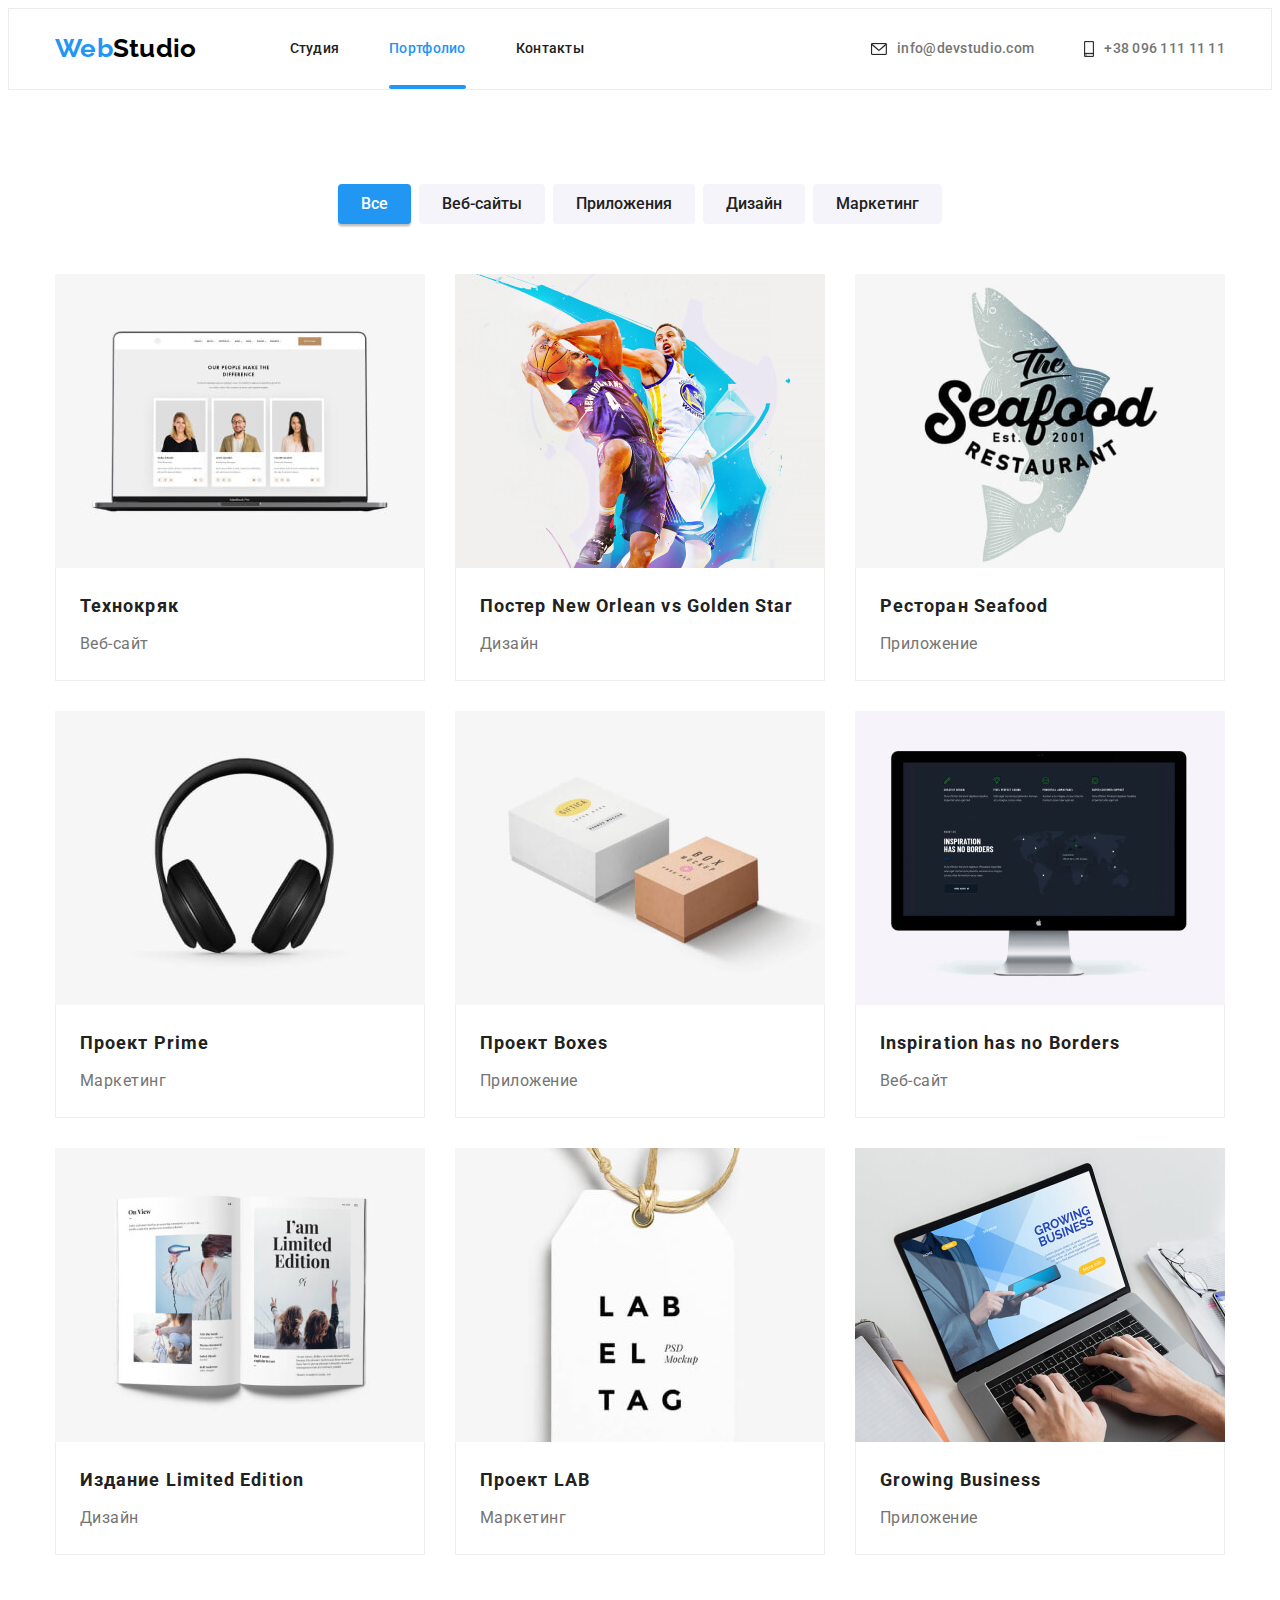
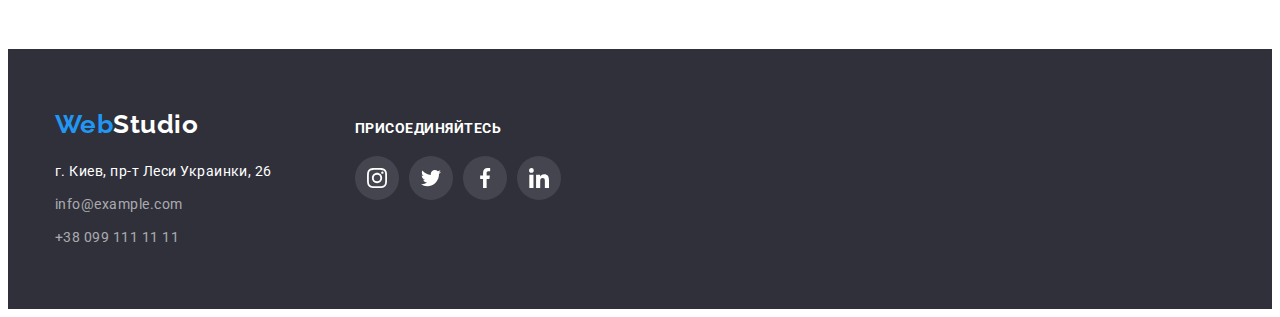
==== portfolio.html @ 869317cd "Files from H/W 5 copied" ====
<!DOCTYPE html>
<html lang="ru">
  <head>
    <meta charset="UTF-8" />
    <meta http-equiv="X-UA-Compatible" content="IE=edge" />
    <meta name="viewport" content="width=device-width, initial-scale=1.0" />
    <title>Портфолио</title>
    <link
      rel="stylesheet"
      href="https://cdnjs.cloudflare.com/ajax/libs/modern-normalize/1.0.0/modern-normalize.min.css"
      integrity="sha512-ISS7cAi1PEhQ8jnbJpJZMd29NlhNj4AWYyLOSp2CE/CsHxTCu+r+t0D2yoJudVrd0/8fTVPUVDzY5Tvli75u/g=="
      crossorigin="anonymous"
    />
    <link rel="preconnect" href="https://fonts.gstatic.com" />
    <link
      href="https://fonts.googleapis.com/css2?family=Raleway:wght@700&family=Roboto:wght@400;500;700;900&display=swap"
      rel="stylesheet"
    />
    <link rel="stylesheet" href="./css/main.css" />
  </head>

  <body>
    <!-- Шапка сайта -->
    <header class="header-links">
      <div class="container main-nav">
        <nav class="main-nav">
          <!-- Лого сайта -->
          <div class="full-logo-header">
            <a href="./index.html" lang="en" class="logo-accent link"
              >Web<span class="logo-header link">Studio</span></a
            >
          </div>

          <!-- Навигация на другие страницы -->
          <ul class="site-nav list">
            <li class="item"><a href="./index.html" class="link">Студия</a></li>
            <li class="item">
              <a href="./portfolio.html" class="link current">Портфолио</a>
            </li>
            <li class="item"><a href="" class="link">Контакты</a></li>
          </ul>
        </nav>

        <ul class="contacts-header list">
          <li class="item">
            <a href="mailto:info@devstudio.com" class="link">
              <svg class="contacts-icon" width="16" height="12">
                <use href="./images/icons.svg#icon-envelope"></use>
              </svg>
              info@devstudio.com</a
            >
          </li>
          <li class="item">
            <a href="tel:+380961111111" class="link">
              <svg class="contacts-icon" width="10" height="16">
                <use href="./images/icons.svg#icon-smartphone"></use>
              </svg>
              +38 096 111 11 11</a
            >
          </li>
        </ul>
      </div>
    </header>

    <main>
      <!-- Секция с проектами -->
      <section class="section">
        <div class="container">
          <!-- Скрытый смысловой заголовок -->
          <h1 class="visually-hidden">Наши проекты</h1>

          <!-- Фильтр с кнопками -->
          <ul class="list filter">
            <li class="filter-item">
              <button type="button" class="portfolio-button current">
                Все
              </button>
            </li>
            <li class="filter-item">
              <button type="button" class="portfolio-button">Веб-сайты</button>
            </li>
            <li class="filter-item">
              <button type="button" class="portfolio-button">Приложения</button>
            </li>
            <li class="filter-item">
              <button type="button" class="portfolio-button">Дизайн</button>
            </li>
            <li class="filter-item">
              <button type="button" class="portfolio-button">Маркетинг</button>
            </li>
          </ul>

          <!-- Примеры работ -->
          <ul class="list flex">
            <li class="flex-element">
              <!--<div class="flex-actions"> </div>-->
              <a class="flex-element-link" href="">
                <div class="flex-img">
                  <img
                    src="./images/techcrack.jpg"
                    alt="Главная страница веб-сайта"
                    width="370"
                    height="294"
                  />
                  <div class="overlay-project">
                    <p class="overlay-project-text">
                      Технокряк это современная площадка распространения
                      коронавируса. Компании используют эту платформу для
                      цифрового шпионажа и атак на защищённые сервера
                      конкурентов.
                    </p>
                  </div>
                </div>
                <div class="section-project-description">
                  <h2 class="section-title-project">Технокряк</h2>
                  <p class="section-text-project">Веб-сайт</p>
                </div>
              </a>
            </li>

            <li class="flex-element">
              <a class="flex-element-link" href="">
                <div class="flex-img">
                  <img
                    src="./images/poster.jpg"
                    alt="Постер для баскетбольного матча"
                    width="370"
                    height="294"
                  />
                  <div class="overlay-project">
                    <p class="overlay-project-text">
                      Технокряк это современная площадка распространения
                      коронавируса. Компании используют эту платформу для
                      цифрового шпионажа и атак на защищённые сервера
                      конкурентов.
                    </p>
                  </div>
                </div>
                <div class="section-project-description">
                  <h2 class="section-title-project">
                    Постер <span lang="en">New Orlean vs Golden Star</span>
                  </h2>
                  <p class="section-text-project">Дизайн</p>
                </div>
              </a>
            </li>

            <li class="flex-element">
              <a class="flex-element-link" href="">
                <div class="flex-img">
                  <img
                    src="./images/seafood.jpg"
                    alt="Логотип приложения ресторана"
                    width="370"
                    height="294"
                  />
                  <div class="overlay-project">
                    <p class="overlay-project-text">
                      Технокряк это современная площадка распространения
                      коронавируса. Компании используют эту платформу для
                      цифрового шпионажа и атак на защищённые сервера
                      конкурентов.
                    </p>
                  </div>
                </div>
                <div class="section-project-description">
                  <h2 class="section-title-project">
                    Ресторан <span lang="en">Seafood</span>
                  </h2>
                  <p class="section-text-project">Приложение</p>
                </div>
              </a>
            </li>

            <li class="flex-element">
              <a class="flex-element-link" href="">
                <div class="flex-img">
                  <img
                    src="./images/prime.jpg"
                    alt="Наушники как заставка проекта"
                    width="370"
                    height="294"
                  />
                  <div class="overlay-project">
                    <p class="overlay-project-text">
                      Технокряк это современная площадка распространения
                      коронавируса. Компании используют эту платформу для
                      цифрового шпионажа и атак на защищённые сервера
                      конкурентов.
                    </p>
                  </div>
                </div>
                <div class="section-project-description">
                  <h2 class="section-title-project">
                    Проект <span lang="en">Prime</span>
                  </h2>
                  <p class="section-text-project" lang="en">Маркетинг</p>
                </div>
              </a>
            </li>

            <li class="flex-element">
              <a class="flex-element-link" href="">
                <div class="flex-img">
                  <img
                    src="./images/boxes.jpg"
                    alt="Два макета коробок из проекта"
                    width="370"
                    height="294"
                  />
                  <div class="overlay-project">
                    <p class="overlay-project-text">
                      Технокряк это современная площадка распространения
                      коронавируса. Компании используют эту платформу для
                      цифрового шпионажа и атак на защищённые сервера
                      конкурентов.
                    </p>
                  </div>
                </div>
                <div class="section-project-description">
                  <h2 class="section-title-project">
                    Проект <span lang="en">Boxes</span>
                  </h2>
                  <p class="section-text-project">Приложение</p>
                </div>
              </a>
            </li>

            <li class="flex-element">
              <a class="flex-element-link" href="">
                <div class="flex-img">
                  <img
                    src="./images/inspiration.jpg"
                    alt="Главная страница веб-сайта"
                    width="370"
                    height="294"
                  />
                  <div class="overlay-project">
                    <p class="overlay-project-text">
                      Технокряк это современная площадка распространения
                      коронавируса. Компании используют эту платформу для
                      цифрового шпионажа и атак на защищённые сервера
                      конкурентов.
                    </p>
                  </div>
                </div>
                <div class="section-project-description">
                  <h2 class="section-title-project" lang="en">
                    Inspiration has no Borders
                  </h2>
                  <p class="section-text-project">Веб-сайт</p>
                </div>
              </a>
            </li>

            <li class="flex-element">
              <a class="flex-element-link" href="">
                <div class="flex-img">
                  <img
                    src="./images/limited-edition.jpg"
                    alt="Разворот журнала"
                    width="370"
                    height="294"
                  />
                  <div class="overlay-project">
                    <p class="overlay-project-text">
                      Технокряк это современная площадка распространения
                      коронавируса. Компании используют эту платформу для
                      цифрового шпионажа и атак на защищённые сервера
                      конкурентов.
                    </p>
                  </div>
                </div>
                <div class="section-project-description">
                  <h2 class="section-title-project">
                    Издание <span lang="en">Limited Edition</span>
                  </h2>
                  <p class="section-text-project">Дизайн</p>
                </div>
              </a>
            </li>

            <li class="flex-element">
              <a class="flex-element-link" href="">
                <div class="flex-img">
                  <img
                    src="./images/lab.jpg"
                    alt="Макет лейбла из проекта"
                    width="370"
                    height="294"
                  />
                  <div class="overlay-project">
                    <p class="overlay-project-text">
                      Технокряк это современная площадка распространения
                      коронавируса. Компании используют эту платформу для
                      цифрового шпионажа и атак на защищённые сервера
                      конкурентов.
                    </p>
                  </div>
                </div>
                <div class="section-project-description">
                  <h2 class="section-title-project">
                    Проект <span lang="en">LAB</span>
                  </h2>
                  <p class="section-text-project">Маркетинг</p>
                </div>
              </a>
            </li>

            <li class="flex-element">
              <a class="flex-element-link" href="">
                <div class="flex-img">
                  <img
                    src="./images/growing-business.jpg"
                    alt="Главная страница приложения"
                    width="370"
                    height="294"
                  />
                  <div class="overlay-project">
                    <p class="overlay-project-text">
                      Технокряк это современная площадка распространения
                      коронавируса. Компании используют эту платформу для
                      цифрового шпионажа и атак на защищённые сервера
                      конкурентов.
                    </p>
                  </div>
                </div>
                <div class="section-project-description">
                  <h2 class="section-title-project" lang="en">
                    Growing Business
                  </h2>
                  <p class="section-text-project">Приложение</p>
                </div>
              </a>
            </li>
          </ul>
        </div>
      </section>
    </main>

    <!-- Футер -->
    <footer class="footer-links">
      <div class="container">
        <div class="address">
          <div class="full-logo-footer">
            <a href="./index.html" lang="en" class="logo-accent link"
              >Web<span class="logo-footer link">Studio</span></a
            >
          </div>
          <address>
            <ul class="list">
              <li class="footer-address">
                <a
                  class="map-link link"
                  href="https://goo.gl/maps/onrn5g9ZaPqnStBHA"
                  target="_blank"
                  rel="noopener noreferrer"
                  >г. Киев, пр-т Леси Украинки, 26</a
                >
              </li>
              <li class="contacts-footer">
                <a href="mailto:info@example.com" class="link"
                  >info@example.com</a
                >
              </li>
              <li class="contacts-footer">
                <a href="tel:+380991111111" class="link">+38 099 111 11 11</a>
              </li>
            </ul>
          </address>
        </div>

        <!-- Ссылки на соц. сети -->
        <div class="social-media-footer">
          <h3 class="section-title-footer">присоединяйтесь</h3>
          <ul class="social-icons-footer list">
            <li class="social-icons-item">
              <a
                href=""
                aria-label="Инстаграм"
                class="social-icons-link"
                target="_blank"
                rel="noopener noreferrer"
              >
                <svg class="footer social-icons-svg">
                  <use href="./images/icons.svg#icon-instagram"></use>
                </svg>
              </a>
            </li>
            <li class="social-icons-item">
              <a
                href=""
                aria-label="Твиттер"
                class="social-icons-link"
                target="_blank"
                rel="noopener noreferrer"
              >
                <svg class="social-icons-svg">
                  <use href="./images/icons.svg#icon-twitter"></use>
                </svg>
              </a>
            </li>
            <li class="social-icons-item">
              <a
                href=""
                aria-label="Фейсбук"
                class="social-icons-link"
                target="_blank"
                rel="noopener noreferrer"
              >
                <svg class="social-icons-svg">
                  <use href="./images/icons.svg#icon-facebook"></use>
                </svg>
              </a>
            </li>
            <li class="social-icons-item">
              <a
                href=""
                aria-label="Линкедин"
                class="social-icons-link"
                target="_blank"
                rel="noopener noreferrer"
              >
                <svg class="social-icons-svg">
                  <use href="./images/icons.svg#icon-linkedin"></use>
                </svg>
              </a>
            </li>
          </ul>
        </div>
      </div>
    </footer>
  </body>
</html>
---- css/main.css ----
/* 
* Палитра 
*/

:root {
   --main-font: 'Roboto', sans-serif;
   --logo-font: 'Raleway', sans-serif;
   --accent-color: #2196f3;
   --body-hero-color: #fff;
   --title-color: #212121;
   --footer-contacts-color: rgba(255,255,255,0.6);
   --main-text-color: #757575;
   --header-studio-color: #000;
   --hero-btn-shadow: 0px 4px 4px rgba(0, 0, 0, 0.15);
   --team-box-shadow: 0px 1px 3px rgba(0, 0, 0, 0.12), 0px 1px 1px rgba(0, 0, 0, 0.14), 0px 2px 1px rgba(0, 0, 0, 0.2);
   --project-hover: 0px 1px 1px rgba(0, 0, 0, 0.12), 0px 4px 4px rgba(0, 0, 0, 0.06), 1px 4px 6px rgba(0, 0, 0, 0.16);
   --header-border: #ececec;
   --project-border: #eee;
   --bcg-team-color: #f5f4fa;
   --bcg-footer-color: #2f303a;
   --bcg-hero-color: #c4c4c4;
   --hero-overlay: rgba(47, 48, 58, 0.4), rgba(47, 48, 58, 0.4);
   --portfolio-btn-shadow: 0px 3px 1px rgba(0, 0, 0, 0.1), 0px 1px 2px rgba(0, 0, 0, 0.08), 0px 2px 2px rgba(0, 0, 0, 0.12);
   --social-icons-team: #afb1b8;
   --bcg-footer-icons: rgba(255, 255, 255, 0.1);
   --backdrop-color:  rgba(0, 0, 0, 0.2);
   --modal-window-shadow: 0px 1px 3px rgba(0, 0, 0, 0.12), 0px 1px 1px rgba(0, 0, 0, 0.14), 0px 2px 1px rgba(0, 0, 0, 0.2);
   --modal-close-btn: #0000001A;
   --trans-duration: 250ms;
   --trans-timing: cubic-bezier(0.4, 0, 0.2, 1);
   --overlay-portfolio-bcg: rgba(33, 150, 243, 0.9);
   --overlay-examples-bcg: rgba(47, 48, 58, 0.8);
}

/* 
* Общие стили для хедера (лого, навигация, контакты) и шрифты
*/


html { box-sizing: border-box; }

*,
*::after,
*::before {
	box-sizing: inherit;
}

h1,
h2,
h3,
h4,
h5,
h6,
p {
	margin-top: 0;
}

body {
   font-family: var(--main-font);
   letter-spacing: .03em;
   color: var(--main-text-color);

   background-color: var(--body-hero-color);
}

.list { 
   list-style: none; 
   padding-left: 0;
	margin: 0;
}

.flex-element-link,
.link { 
   text-decoration: none; 
}

.section { padding: 94px 0; }

.container {
   width: 1200px;
   padding-left: 15px;
   padding-right: 15px;
   margin: 0 auto;
}

.full-nav,
.main-nav {
   display: flex;
   align-items: center;
}

.header-links {
   border: 1px solid var(--header-border);

   font-size: 14px;
   font-weight: 500;
   line-height: 1.14;
   letter-spacing: .02em;
}

.full-logo-header { 
   padding-top: 24px;
   padding-bottom: 25px;
}

.logo-accent {
   font-family: var(--logo-font);
   font-size: 26px;
   font-weight: 700;
   line-height: 1.2;
}

.logo-header {
   font-family: var(--logo-font);
   font-size: 26px;
   font-weight: 700;
   line-height: 1.2;
   color: var(--header-studio-color);

   transition: color var(--trans-duration) var(--trans-timing);
}

.logo-accent,
.logo-header:hover,
.logo-header:focus,
.site-nav .link:hover,
.site-nav .link:focus,
.site-nav .link.current,
.contacts-header .link:hover,
.contacts-header .link:focus {
   color: var(--accent-color);
}

.site-nav { 
   display: flex;
   margin-left: 93px;
}

.site-nav .item:not(:last-child) { margin-right: 50px; }

.site-nav .link { 
   display: block;
   padding-top: 32px;
   padding-bottom: 32px;

   color: var(--title-color); 

   transition: color var(--trans-duration) var(--trans-timing);
}

.site-nav .current { position: relative; }

.site-nav .current::after {
   content: "";
   display: block;
   position: absolute;
   bottom: 0;
   width: 100%;
   height: 4px;
   background-color: var(--accent-color);
   border-radius: 2px;
}

.contacts-header { 
   display: flex; 
   margin-left: auto;
}

.contacts-header .item + .item { margin-left: 50px; }

.contacts-header .link { 
   display: flex;
   align-items: center;
   padding-top: 32px;
   padding-bottom: 32px;

   color: var(--main-text-color); 

   transition: color var(--trans-duration) var(--trans-timing);
}

.contacts-icon { 
   margin-right: 10px;
   stroke: currentColor;
}

/* 
* Общие стили для основного контента (стиль текста, списков, кнопок и ссылок)
*/

.section-title-main {
   margin-bottom: 50px;

   font-size: 36px;
   font-weight: 700;
   line-height: 1.2;
   color: var(--title-color);
   text-align: center;
}

.visually-hidden {
   position: absolute;
   width: 1px;
   height: 1px;
   margin: -1px;
   border: 0;
   padding: 0;

   white-space: nowrap;
   clip-path: inset(100%);
   clip: rect(0 0 0 0);
   overflow: hidden;
}

.hero-button,
.portfolio-button {
   font-family: inherit;
   cursor: pointer;
}

img {
   display: block;
   margin: 0;
   max-width: 100%;
   height: auto;
}

/* 
* Основной контент страницы "Студия" (герой, преимущества, примеры работ и презентация команды)
*/

/* Герой - главный баннер (слоган и кнопка "Заказать услугу") */ 
.hero { 
   padding-top: 200px;
   padding-bottom: 200px;
   max-width: 1600px;
   height: 600px;
   margin-left: auto;
   margin-right: auto;

   text-align: center; 

   background-color: var(--bcg-hero-color);
   background-image: linear-gradient(to top, var(--hero-overlay)), url(../images/hero.jpg);
   background-repeat: no-repeat;
   background-position: center;
   background-size: cover;
}

.hero-title {
   margin-bottom: 30px;

   font-size: 44px;
   font-weight: 900;
   line-height: 1.4;
   letter-spacing: .06em;
   color: var(--body-hero-color);
   text-transform: uppercase;
}

.hero-indent { display: block; }

.hero-button {
   border-radius: 4px;
   padding: 10px 32px;
   min-width: 200px;

   font-size: 16px;
   font-weight: 700;
   line-height: 2;
   letter-spacing: .06em;
   color: var(--body-hero-color);
   text-align: center;

   background-color: var(--accent-color);
   border: 1px solid transparent;
   box-shadow: var(--hero-btn-shadow);
   transition: color var(--trans-duration) var(--trans-timing), background-color var(--trans-duration) var(--trans-timing);
}

.hero-button:hover,
.hero-button:focus {
   color: var(--accent-color);

   background-color: var(--body-hero-color);
}

/* Модальное окно */
.backdrop {
   position: fixed;
   top: 0;
   left: 0;

   width: 100%;
   height: 100%;

   opacity: 1;
   transition: opacity var(--trans-duration) var(--trans-timing);
   background-color: var(--backdrop-color);
}

.backdrop.is-hidden {
   opacity: 0;
   pointer-events: none;
   visibility: hidden;
}

.backdrop.is-hidden .modal {
   opacity: 0;
   transform: translate(-50%, -50%) scale(0.9);
}

.modal {
   position: absolute;
   top: 50%;
   left: 50%;
   transform: translate(-50%, -50%) scale(1);
   opacity: 1;

   width: 100%;
   max-width: 528px;
   min-height: 581px;

   box-shadow: var(--modal-window-shadow);
   border-radius: 4px;
   background-color: var(--body-hero-color);
   
   transition: transform var(--trans-duration) var(--trans-timing), opacity var(--trans-duration) var(--trans-timing);
}

.modal-close {
   position: absolute;
   top: 8px;
   right: 8px;
   display: flex;
   align-items: center;
   width: 30px;
   height: 30px;
   padding: 6px;

   border: 1px solid var(--modal-close-btn);
   border-radius: 30px;
   background-color: var(--body-hero-color);
   transition: fill var(--trans-duration) var(--trans-timing);
}

.modal-close:hover .modal-close-svg,
.modal-close:focus .modal-close-svg {
   fill: var(--accent-color);
}

.modal-close-svg {
   width: 18px;
   height: 18px;

   fill: var(--header-studio-color);
}

/* Преимущества работы со студией */
.benefits { display: flex; }

.benefits .item { width: 270px; }

.benefits .item:not(:last-child) { margin-right: 30px; }

.thumb-benefits { 
   height: 120px;
   display: flex;
   align-items: center;
   justify-content: center;
   margin-bottom: 30px;
   border-radius: 4px;

   background-color: var(--bcg-team-color); 
}

.benefits-icons-svg {
   height: 70px;
}

.overlay-examples-text,
.section-title-benefits {
   font-size: 14px;
   font-weight: 700;
   line-height: 1.14;
   color: var(--title-color);
   text-transform: uppercase;
}

.section-title-benefits,
.section-title-team {
   margin-bottom: 10px;
}

.section-text-benefits {
   font-size: 14px;
   line-height: 1.7;   
}

/* Примеры работ */
.examples { padding-top: 0; }

.examples .list { display: flex; }

.examples-element:not(:last-child) { margin-right: 30px; }

.examples-element { position: relative; }

.overlay-examples {
   position: absolute;
   text-align: center;
   bottom: 0;
   left: 0;
   width: 100%;
   padding-top: 27px;
   padding-bottom: 27px;
   
   background-color: var(--overlay-examples-bcg);
}

.overlay-examples-text {
   margin: 0;
   color: var(--body-hero-color);
}

/* Команда - секция с именами, должностями и фото */
.team { background-color: var(--bcg-team-color); }

.team .list { display: flex; }

.team-card { 
   width: 270px;
   margin-right: 0;
   box-shadow: var(--team-box-shadow);
   border-radius: 0px 0px 4px 4px;
   background: var(--body-hero-color);
}

.team-card:not(:last-child) { margin-right: 30px;}

.section-team-description {
   padding: 30px;
}

.section-title-team {
   font-size: 16px;
   font-weight: 500;
   line-height: 1.2;
   color: var(--title-color);
   text-align: center;
}

.section-text-team {
   margin-bottom: 16px;

   font-size: 16px;
   line-height: 1.2;
   text-align: center;
}

/* Ссылки на соц. сети в команде */
.social-icons-footer,
.social-icons {
   display: inline-flex;
   padding-left: 0;

   list-style: none; 
}

.social-icons-item:not(:last-child) { margin-right: 10px; }

.social-icons-link {
   display: flex;
   align-items: center;
   justify-content: center;
   width: 44px;
   height: 44px;
   border-radius: 50%;

   transition: fill var(--trans-duration) var(--trans-timing), background-color var(--trans-duration) var(--trans-timing);
}

.social-icons-svg {
   width: 20px;
   height: 20px;

   fill: var(--social-icons-team);

   transition: fill var(--trans-duration) var(--trans-timing);
}

.social-icons-link:hover .social-icons-svg, 
.social-icons-link:focus .social-icons-svg { 
   fill: var(--body-hero-color); 
}

.social-icons-link:hover,
.social-icons-link:focus { 
   background-color: var(--accent-color); 
}

/* Постоянные клиенты */
.clients {
   display: flex;
   align-items: center;
   justify-content: center;
}

.client-card {
   width: 170px;
   border: 1px solid var(--main-text-color);
   box-sizing: border-box;
   border-radius: 4px;

   transition: border-color var(--trans-duration) var(--trans-timing);
}

.client-card:not(:last-child) { margin-right: 30px; }

.client-card:hover,
.client-card:focus { 
   border-color: var(--accent-color); 
}

.client-card-link {
   display: flex;
   padding: 25px 32px;

   transition: fill var(--trans-duration) var(--trans-timing);
}

.client-icons-svg { 
   width: 106px;
   height: 45px;

   fill: var(--social-icons-team);
   transition: fill var(--trans-duration) var(--trans-timing);
}

.client-card-link:hover .client-icons-svg,
.client-card-link:focus .client-icons-svg { 
   fill: var(--accent-color); 
}

/* 
* Общие стили для футера (лого, ссылки с адресом и контактами)
*/

.footer-links {
   padding: 60px 15px;
   margin: 0 auto;

   background-color: var(--bcg-footer-color);
}


.footer-links .container { 
   width: 1200px;
   display: flex;
   align-items: baseline;
   flex-wrap: nowrap;

   font-family: var(--main-font); 
}

.address,
.social-media-footer {
   width: 270px;
}

.footer-links .address { 
   margin-right: 30px; 
}

.full-logo-footer { 
   margin-bottom: 20px;
}

.logo-footer {
   font-family: var(--logo-font);
   font-size: 26px;
   font-weight: 700;
   line-height: 1.2;
}

.map-link,
.logo-footer {
   color: var(--body-hero-color);

   transition: color var(--trans-duration) var(--trans-timing);
}

.contacts-footer { margin-top: 9px; }

.contacts-footer .link { 
   color: var(--footer-contacts-color); 

   transition: color var(--trans-duration) var(--trans-timing);
}

.map-link,
.contacts-footer {
   font-size: 14px;
   font-style: normal;
   line-height: 1.7;
}

.logo-footer:hover,
.logo-footer:focus,
.map-link:hover,
.map-link:focus,
.contacts-footer .link:hover,
.contacts-footer .link:focus {
   color: var(--accent-color);
}

/* Ссылки на соц. сети в футере */
.section-title-footer {
   margin-bottom: 20px;

   font-style: normal;
   font-size: 14px;
   font-weight: 700;
   line-height: 1.17;
   color: var(--body-hero-color);
   text-transform: uppercase;
}

.social-icons-footer .social-icons-svg { fill: var(--body-hero-color); }

.social-icons-footer .social-icons-link { 
   background-color: var(--bcg-footer-icons); 
   transition: background-color var(--trans-duration) var(--trans-timing);
}

.social-icons-link:hover,
.social-icons-link:focus { 
   background-color: var(--accent-color); 
}

/* 
* Основной контент страницы "Портфолио" (фильтр из кнопок и примеры проектов)
*/

.filter { 
   display: flex;
   justify-content: center;

   margin-bottom: 50px;
   text-align: center; 
}

.filter-item:not(:last-child) { margin-right: 8px; }

.portfolio-button {
   display: inline-block;
   border-radius: 4px;
   padding: 6px 22px;
   min-width: 73px;

   font-size: 16px;
   font-weight: 500;
   line-height: 1.6;
   color: var(--title-color);
   text-align: center;

   background-color: var(--bcg-team-color);
   border: 1px solid transparent;
   transition: color var(--trans-duration) var(--trans-timing), background-color var(--trans-duration) var(--trans-timing), box-shadow var(--trans-duration) var(--trans-timing);
}

.portfolio-button.current,
.portfolio-button:hover,
.portfolio-button:focus {
   color: var(--body-hero-color);

   background-color: var(--accent-color);
   box-shadow: var(--portfolio-btn-shadow);
}

/* Примеры работ */
.flex {
   display: flex;
   flex-wrap: wrap;
}

.flex-element { 
   width: 370px;
   margin-bottom: 30px; 
   margin-right: 30px;
}

.flex-element-link { 
   display: block; 

   transition: box-shadow var(--trans-duration) var(--trans-timing), opacity var(--trans-duration) var(--trans-timing);
}

.flex-element-link:hover,
.flex-element-link:focus { 
   box-shadow: var(--project-hover);
}

.flex-element:nth-child(3n) { margin-right: 0; }

.flex-element:nth-last-child(-n + 3) { margin-bottom: 0; }

.section-project-description {
   padding: 20px 24px;
   margin-bottom: 0;

   border: 1px solid var(--project-border);
   border-top: 0;
}

.section-title-project {
   margin-bottom: 4px;

   font-size: 18px;
   font-weight: 700;
   line-height: 2;
   letter-spacing: .06em;
   color: var(--title-color);
}

.section-text-project {
   margin-bottom: 0;

   color: var(--main-text-color);
   font-size: 16px;
   line-height: 2;
}

.flex-img { 
   position: relative; 
   overflow: hidden;
}

.overlay-project {
   position: absolute;
   content: "";
   top: 0;
   display: inline-block;
   width: 100%;
   height: 100%;
   opacity: 0;
   padding: 63px 24px;


   transform: translateY(100%);
   background-color: var(--overlay-portfolio-bcg);
   transition: opacity var(--trans-duration) var(--trans-timing), transform var(--trans-duration) var(--trans-timing);
}

.flex-element-link:hover .overlay-project,
.flex-element-link:focus .overlay-project {
   transform: translateY(0);
   opacity: 1;
}

.overlay-project-text {
   font-size: 18px;
   line-height: 1.5;
   color: var(--body-hero-color);
}
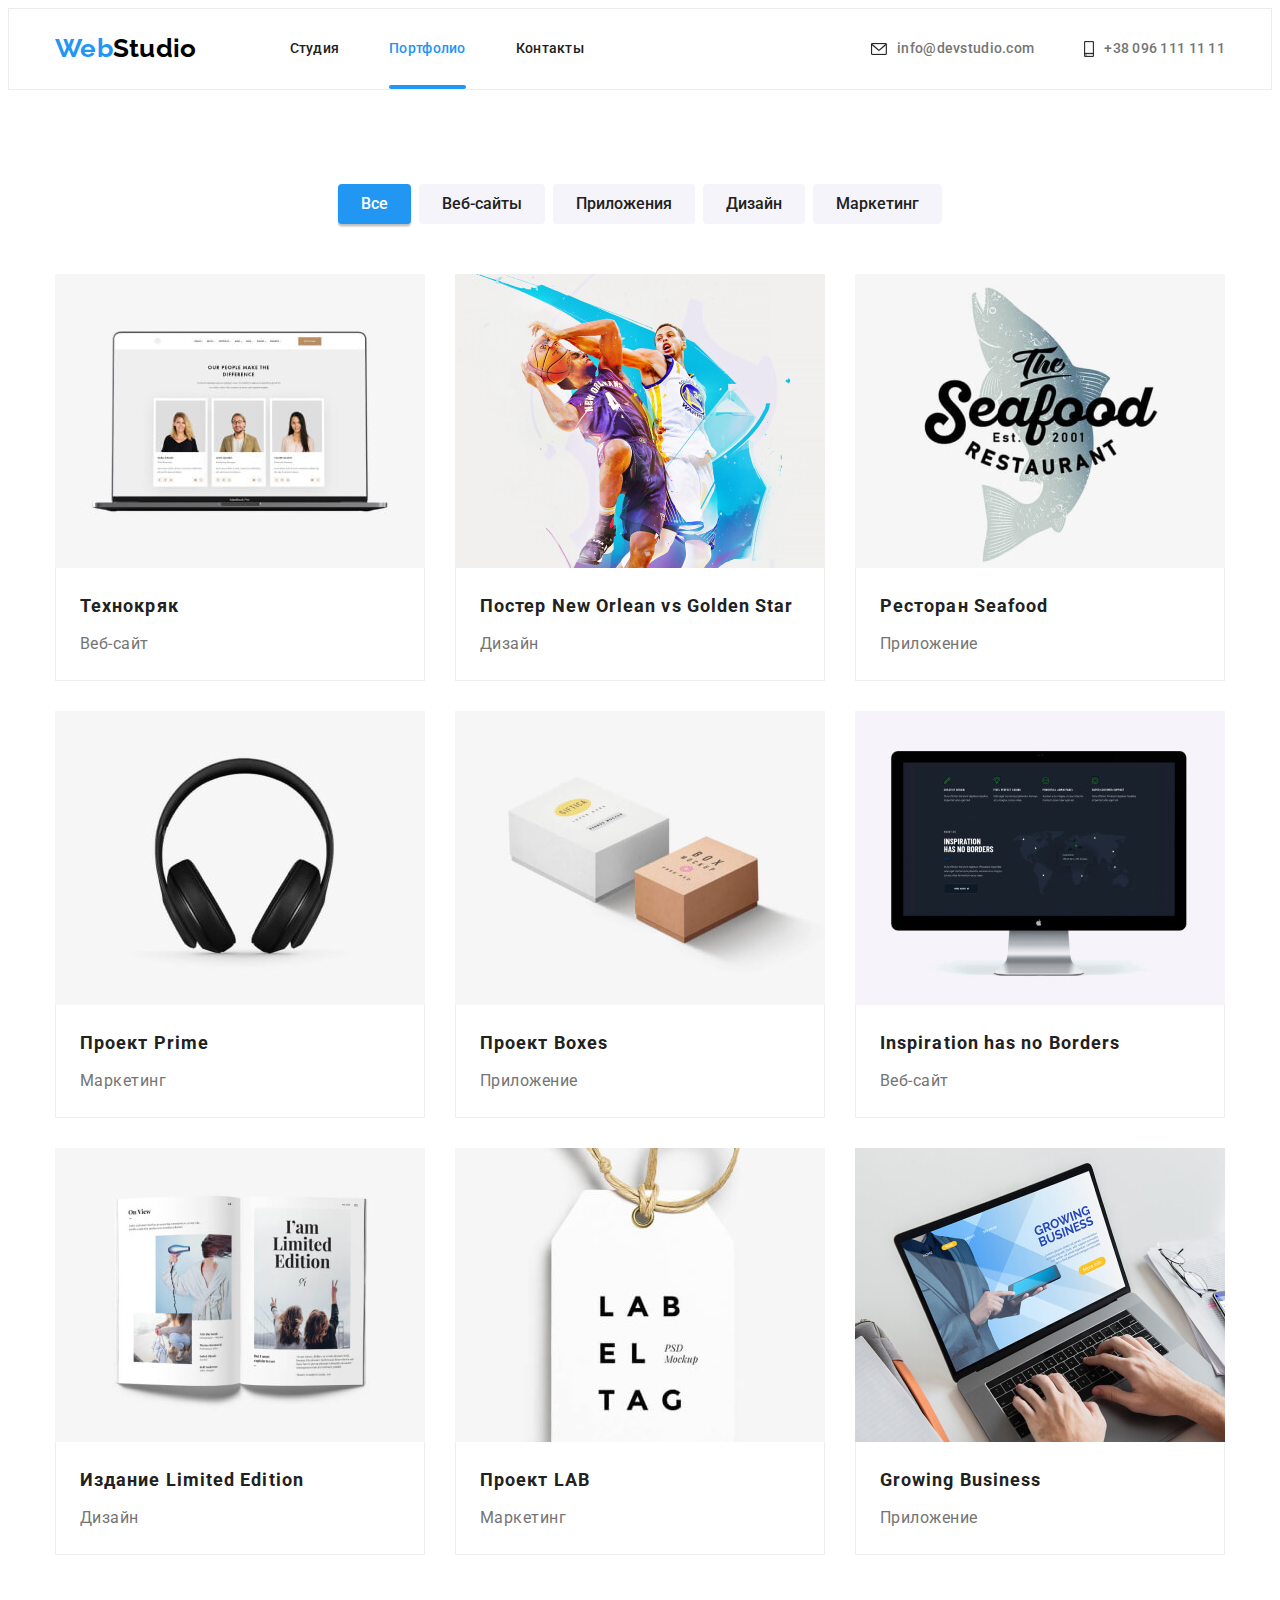
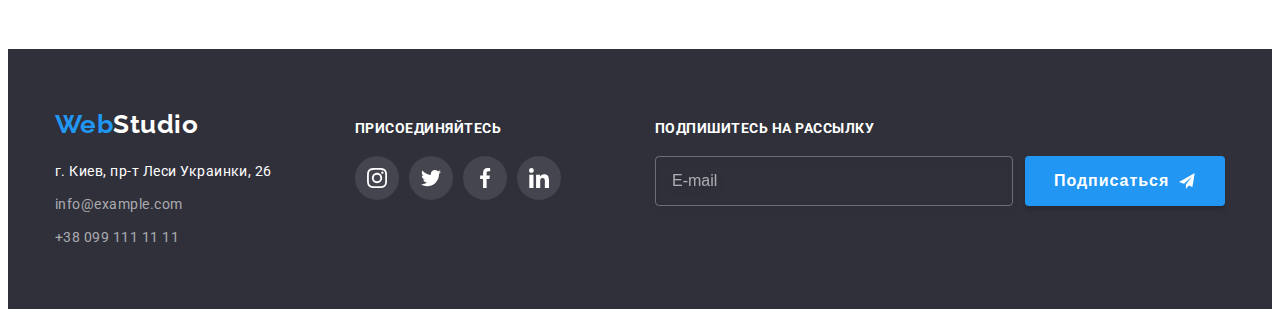
==== commit fc29fca1: "Main part completed" ====
--- a/portfolio.html
+++ b/portfolio.html
@@ -428,6 +428,30 @@
             </li>
           </ul>
         </div>
+
+        <!-- Подписаться на рассылку в футере -->
+        <div class="subscription-footer">
+          <form autocomplete="off" class="footer-form">
+            <h3 class="section-title-footer">Подпишитесь на рассылку</h3>
+            <div>
+              <label class="form-field">
+                <input
+                  type="email"
+                  class="form-input"
+                  name="email"
+                  placeholder="E-mail"
+                />
+              </label>
+
+              <button class="mail-submit-btn" type="submit">
+                Подписаться
+                <svg class="footer-form-svg">
+                  <use href="./images/icons.svg#icon-send"></use>
+                </svg>
+              </button>
+            </div>
+          </form>
+        </div>
       </div>
     </footer>
   </body>
--- a/css/main.css
+++ b/css/main.css
@@ -8,28 +8,34 @@
    --accent-color: #2196f3;
    --body-hero-color: #fff;
    --title-color: #212121;
-   --footer-contacts-color: rgba(255,255,255,0.6);
+   --footer-contacts-color: rgba(255,255,255,.6);
    --main-text-color: #757575;
    --header-studio-color: #000;
-   --hero-btn-shadow: 0px 4px 4px rgba(0, 0, 0, 0.15);
-   --team-box-shadow: 0px 1px 3px rgba(0, 0, 0, 0.12), 0px 1px 1px rgba(0, 0, 0, 0.14), 0px 2px 1px rgba(0, 0, 0, 0.2);
-   --project-hover: 0px 1px 1px rgba(0, 0, 0, 0.12), 0px 4px 4px rgba(0, 0, 0, 0.06), 1px 4px 6px rgba(0, 0, 0, 0.16);
+   --hero-btn-shadow: 0px 4px 4px rgba(0,0,0,.15);
+   --team-box-shadow: 0px 1px 3px rgba(0,0,0,0.12), 0px 1px 1px rgba(0,0,0,.14), 0px 2px 1px rgba(0,0,0,.2);
+   --project-hover: 0px 1px 1px rgba(0,0,0,.12), 0px 4px 4px rgba(0,0,0,.06), 1px 4px 6px rgba(0,0,0,.16);
    --header-border: #ececec;
    --project-border: #eee;
    --bcg-team-color: #f5f4fa;
    --bcg-footer-color: #2f303a;
    --bcg-hero-color: #c4c4c4;
-   --hero-overlay: rgba(47, 48, 58, 0.4), rgba(47, 48, 58, 0.4);
-   --portfolio-btn-shadow: 0px 3px 1px rgba(0, 0, 0, 0.1), 0px 1px 2px rgba(0, 0, 0, 0.08), 0px 2px 2px rgba(0, 0, 0, 0.12);
+   --hero-overlay: rgba(47,48,58,.4), rgba(47,48,58,.4);
+   --portfolio-btn-shadow: 0px 3px 1px rgba(0,0,0,.1), 0px 1px 2px rgba(0,0,0,.08), 0px 2px 2px rgba(0,0,0,.12);
    --social-icons-team: #afb1b8;
-   --bcg-footer-icons: rgba(255, 255, 255, 0.1);
-   --backdrop-color:  rgba(0, 0, 0, 0.2);
-   --modal-window-shadow: 0px 1px 3px rgba(0, 0, 0, 0.12), 0px 1px 1px rgba(0, 0, 0, 0.14), 0px 2px 1px rgba(0, 0, 0, 0.2);
+   --bcg-footer-icons: rgba(255,255,255,.1);
+   --backdrop-color:  rgba(0,0,0,.2);
+   --modal-window-shadow: 0px 1px 3px rgba(0,0,0,.12), 0px 1px 1px rgba(0,0,0,.14), 0px 2px 1px rgba(0,0,0,.2);
    --modal-close-btn: #0000001A;
    --trans-duration: 250ms;
-   --trans-timing: cubic-bezier(0.4, 0, 0.2, 1);
-   --overlay-portfolio-bcg: rgba(33, 150, 243, 0.9);
-   --overlay-examples-bcg: rgba(47, 48, 58, 0.8);
+   --trans-timing: cubic-bezier(.4,0,.2,1);
+   --overlay-portfolio-bcg: rgba(33,150,243,.9);
+   --overlay-examples-bcg: rgba(47,48,58,.8);
+   --modal-fields-border: rgba(33,33,33,.2);
+   --placeholder-modal: rgba(117,117,117,.5);
+   --placeholder-footer: rgba(255,255,255,.6);
+   --border-footer-mail: rgba(255,255,255,.3);
+   --input-footer-mail: drop-shadow(0px 4px 4px rgba(0,0,0,.15));
+   --btn-bcg-focus: #188CE8;
 }
 
 /* 
@@ -90,12 +96,12 @@
 }
 
 .header-links {
-   border: 1px solid var(--header-border);
-
    font-size: 14px;
    font-weight: 500;
    line-height: 1.14;
    letter-spacing: .02em;
+
+   border: 1px solid var(--header-border);
 }
 
 .full-logo-header { 
@@ -151,14 +157,16 @@
 .site-nav .current { position: relative; }
 
 .site-nav .current::after {
-   content: "";
-   display: block;
    position: absolute;
    bottom: 0;
+
+   display: block;
    width: 100%;
    height: 4px;
+
    background-color: var(--accent-color);
    border-radius: 2px;
+   content: "";
 }
 
 .contacts-header { 
@@ -181,6 +189,7 @@
 
 .contacts-icon { 
    margin-right: 10px;
+
    stroke: currentColor;
 }
 
@@ -199,6 +208,311 @@
 }
 
 .visually-hidden {
+   position: absolute;
+
+   width: 1px;
+   height: 1px;
+   padding: 0;
+   margin: -1px;
+
+   white-space: nowrap;
+   clip-path: inset(100%);
+   clip: rect(0 0 0 0);
+   overflow: hidden;
+
+   border: 0;
+}
+
+.hero-button,
+.portfolio-button {
+   font-family: inherit;
+   cursor: pointer;
+}
+
+img {
+   display: block;
+   height: auto;
+   max-width: 100%;
+   margin: 0;
+}
+
+/* 
+* Основной контент страницы "Студия" (герой, преимущества, примеры работ и презентация команды)
+*/
+
+/* Герой - главный баннер (слоган и кнопка "Заказать услугу") */ 
+.hero { 
+   height: 600px;
+   max-width: 1600px;
+   padding-top: 200px;
+   padding-bottom: 200px;
+   margin-left: auto;
+   margin-right: auto;
+
+   text-align: center; 
+
+   background-color: var(--bcg-hero-color);
+   background-image: linear-gradient(to top, var(--hero-overlay)), url(../images/hero.jpg);
+   background-position: center;
+   background-repeat: no-repeat;
+   background-size: cover;
+}
+
+.hero-title {
+   margin-bottom: 30px;
+
+   font-size: 44px;
+   font-weight: 900;
+   line-height: 1.4;
+   letter-spacing: .06em;
+   color: var(--body-hero-color);
+   text-transform: uppercase;
+}
+
+.hero-indent { display: block; }
+
+.mail-submit-btn,
+.modal-submit-btn,
+.hero-button {
+   min-width: 200px;
+   padding: 10px 32px;
+
+   font-size: 16px;
+   font-weight: 700;
+   line-height: 2;
+   letter-spacing: .06em;
+   color: var(--body-hero-color);
+   text-align: center;
+
+   background-color: var(--accent-color);
+   border: 1px solid transparent;
+   border-radius: 4px;
+   box-shadow: var(--hero-btn-shadow);
+   transition: background-color var(--trans-duration) var(--trans-timing);
+}
+
+.mail-submit-btn:hover,
+.mail-submit-btn:focus,
+.modal-submit-btn:hover,
+.modal-submit-btn:focus,
+.hero-button:hover,
+.hero-button:focus {
+   background-color: var(--btn-bcg-focus);
+}
+
+/* Модальное окно */
+.backdrop {
+   position: fixed;
+   top: 0;
+   left: 0;
+
+   width: 100%;
+   height: 100%;
+
+   background-color: var(--backdrop-color);
+   opacity: 1;
+   transition: opacity var(--trans-duration) var(--trans-timing);
+}
+
+.backdrop.is-hidden {
+   pointer-events: none;
+
+   opacity: 0;
+   visibility: hidden;
+   transition: opacity var(--trans-duration) var(--trans-timing);
+}
+
+.backdrop.is-hidden .modal {
+   opacity: 0;
+   transform: translate(-50%, -50%) scale(0.9);
+   transition: opacity var(--trans-duration) var(--trans-timing), transform var(--trans-duration) var(--trans-timing);
+}
+
+.modal {
+   position: absolute;
+   top: 50%;
+   left: 50%;
+
+   padding: 40px;
+   width: 100%;
+   max-width: 528px;
+   min-height: 581px;
+
+   background-color: var(--body-hero-color);
+   box-shadow: var(--modal-window-shadow);
+   border-radius: 4px;
+   
+   opacity: 1;
+   transform: translate(-50%, -50%) scale(1);
+   transition: transform var(--trans-duration) var(--trans-timing), opacity var(--trans-duration) var(--trans-timing);
+}
+
+.modal-close {
+   position: absolute;
+   top: 8px;
+   right: 8px;
+
+   display: flex;
+   align-items: center;
+   width: 30px;
+   height: 30px;
+   padding: 6px;
+
+   background-color: var(--body-hero-color);
+   border: 1px solid var(--modal-close-btn);
+   border-radius: 30px;
+   transition: fill var(--trans-duration) var(--trans-timing);
+}
+
+.modal-form-svg,
+.modal-close-svg {
+   width: 18px;
+   height: 18px;
+
+   fill: var(--header-studio-color);
+}
+
+.modal-close:hover .modal-close-svg,
+.modal-close:focus .modal-close-svg {
+   fill: var(--accent-color);
+}
+
+.text-modal {
+   margin: 0;
+
+   font-weight: 700;
+   font-size: 20px;
+   line-height: 1.15;
+   text-align: center;
+   color: var(--title-color);
+}
+
+.form-field {
+   display: inline-block;
+
+   width: 100%;
+   margin-top: 10px;
+
+   font-size: 12px;
+   line-height: 1.16;
+   letter-spacing: .01em;
+   text-align: left; 
+}
+
+.form-field input {
+   height: 40px;
+   padding: 11px 12px 11px 39px;
+}
+
+
+.form-field input:focus:invalid + .modal-form-svg,
+.form-field input:focus:invalid {
+   color: red;
+   fill: red;
+
+   border-color: red;
+}
+
+.form-field input,
+.form-field textarea {
+   width: 100%;
+
+   border: 1px solid var(--modal-fields-border);
+   border-radius: 4px;
+   transition: border var(--trans-duration) var(--trans-timing);
+}
+
+.form-field input:focus,
+.form-field textarea:focus {
+   border: 1px solid var(--accent-color);
+   outline: none;
+}
+
+.form-field input:focus + .modal-form-svg { fill: var(--accent-color); }
+
+.modal-wrapper {
+   position: relative;
+
+   padding-top: 4px;
+}
+
+.modal-form-svg {
+   position: absolute;
+   bottom: 11px;
+   left: 12px;
+
+   fill: var(--title-color);
+}
+
+.comment {
+   display: inline-block;
+
+   margin-bottom: 4px;
+}
+
+.form-field textarea {
+   height: 120px;
+   padding: 12px 16px;
+
+   resize: none;
+}
+
+.form-field textarea::placeholder {
+   font-size: 14px;
+   line-height: 1.14;
+   letter-spacing: .01em;
+   color: var(--placeholder-modal);
+}
+
+.checkbox-label {
+   display: inline-block;
+   justify-content: center;
+
+   margin-top: 20px;
+   margin-bottom: 30px;
+
+   font-size: 14px;
+   line-height: 1.7;
+   text-align: center;
+}
+
+.checkbox-label .terms {
+   color: var(--accent-color);
+}
+
+.checkbox-label::before {
+   display: inline-block;
+
+   width: 16px;
+   height: 15px;
+   margin-right: 5px;
+
+   border: 2px solid var(--title-color);
+   border-radius: 2px;
+   content: "";
+   transform: translateY(15%);
+}
+
+/* фокус на чекбокс не работает, пробовала через .checkbox-label::before:focus, */
+
+.checkbox:checked + .checkbox-label::before {
+   background-color: var(--accent-color);
+   background-image: url("../images/check.svg");
+   background-size: contain;
+   background-position: center;
+   background-repeat: no-repeat;
+   background-origin: border-box;
+   border-color: var(--accent-color);
+}
+
+
+/* Другая попытка была через inline svg
+.checkbox {
+   display: flex;
+   align-items: center;
+   margin-top: 20px;
+   margin-bottom: 30px;
+
    position: absolute;
    width: 1px;
    height: 1px;
@@ -212,149 +526,24 @@
    overflow: hidden;
 }
 
-.hero-button,
-.portfolio-button {
-   font-family: inherit;
-   cursor: pointer;
-}
-
-img {
-   display: block;
-   margin: 0;
-   max-width: 100%;
-   height: auto;
-}
-
-/* 
-* Основной контент страницы "Студия" (герой, преимущества, примеры работ и презентация команды)
-*/
-
-/* Герой - главный баннер (слоган и кнопка "Заказать услугу") */ 
-.hero { 
-   padding-top: 200px;
-   padding-bottom: 200px;
-   max-width: 1600px;
-   height: 600px;
-   margin-left: auto;
-   margin-right: auto;
-
-   text-align: center; 
-
-   background-color: var(--bcg-hero-color);
-   background-image: linear-gradient(to top, var(--hero-overlay)), url(../images/hero.jpg);
-   background-repeat: no-repeat;
-   background-position: center;
-   background-size: cover;
-}
-
-.hero-title {
-   margin-bottom: 30px;
-
-   font-size: 44px;
-   font-weight: 900;
-   line-height: 1.4;
-   letter-spacing: .06em;
-   color: var(--body-hero-color);
-   text-transform: uppercase;
-}
-
-.hero-indent { display: block; }
-
-.hero-button {
-   border-radius: 4px;
-   padding: 10px 32px;
-   min-width: 200px;
-
-   font-size: 16px;
-   font-weight: 700;
-   line-height: 2;
-   letter-spacing: .06em;
-   color: var(--body-hero-color);
-   text-align: center;
-
-   background-color: var(--accent-color);
-   border: 1px solid transparent;
-   box-shadow: var(--hero-btn-shadow);
-   transition: color var(--trans-duration) var(--trans-timing), background-color var(--trans-duration) var(--trans-timing);
-}
-
-.hero-button:hover,
-.hero-button:focus {
-   color: var(--accent-color);
-
-   background-color: var(--body-hero-color);
-}
-
-/* Модальное окно */
-.backdrop {
-   position: fixed;
+.icon {
+   position: relative;
+   padding-right: 7px;
    top: 0;
    left: 0;
-
-   width: 100%;
-   height: 100%;
-
-   opacity: 1;
-   transition: opacity var(--trans-duration) var(--trans-timing);
-   background-color: var(--backdrop-color);
-}
-
-.backdrop.is-hidden {
-   opacity: 0;
-   pointer-events: none;
-   visibility: hidden;
-}
-
-.backdrop.is-hidden .modal {
-   opacity: 0;
-   transform: translate(-50%, -50%) scale(0.9);
-}
-
-.modal {
-   position: absolute;
-   top: 50%;
-   left: 50%;
-   transform: translate(-50%, -50%) scale(1);
-   opacity: 1;
-
-   width: 100%;
-   max-width: 528px;
-   min-height: 581px;
-
-   box-shadow: var(--modal-window-shadow);
-   border-radius: 4px;
-   background-color: var(--body-hero-color);
-   
-   transition: transform var(--trans-duration) var(--trans-timing), opacity var(--trans-duration) var(--trans-timing);
-}
-
-.modal-close {
-   position: absolute;
-   top: 8px;
-   right: 8px;
-   display: flex;
-   align-items: center;
-   width: 30px;
-   height: 30px;
-   padding: 6px;
-
-   border: 1px solid var(--modal-close-btn);
-   border-radius: 30px;
-   background-color: var(--body-hero-color);
-   transition: fill var(--trans-duration) var(--trans-timing);
-}
-
-.modal-close:hover .modal-close-svg,
-.modal-close:focus .modal-close-svg {
-   fill: var(--accent-color);
-}
-
-.modal-close-svg {
-   width: 18px;
-   height: 18px;
-
-   fill: var(--header-studio-color);
-}
+}
+
+.checkbox:checked + .icon {
+   background-color: var(--accent-color);
+   fill: var(--body-hero-color);
+   border-color: var(--accent-color);
+   background-image: url("../images/icons.svg#icon-check");
+   background-size: contain;
+   background-origin: border-box;
+}
+*/
+
+
 
 /* Преимущества работы со студией */
 .benefits { display: flex; }
@@ -364,19 +553,18 @@
 .benefits .item:not(:last-child) { margin-right: 30px; }
 
 .thumb-benefits { 
-   height: 120px;
    display: flex;
    align-items: center;
    justify-content: center;
+
+   height: 120px;
    margin-bottom: 30px;
+
+   background-color: var(--bcg-team-color); 
    border-radius: 4px;
-
-   background-color: var(--bcg-team-color); 
-}
-
-.benefits-icons-svg {
-   height: 70px;
-}
+}
+
+.benefits-icons-svg { height: 70px; }
 
 .overlay-examples-text,
 .section-title-benefits {
@@ -408,18 +596,21 @@
 
 .overlay-examples {
    position: absolute;
-   text-align: center;
    bottom: 0;
    left: 0;
+
    width: 100%;
    padding-top: 27px;
    padding-bottom: 27px;
-   
+
+   text-align: center;
+
    background-color: var(--overlay-examples-bcg);
 }
 
 .overlay-examples-text {
    margin: 0;
+
    color: var(--body-hero-color);
 }
 
@@ -431,16 +622,15 @@
 .team-card { 
    width: 270px;
    margin-right: 0;
+
+   background: var(--body-hero-color);
+   border-radius: 0px 0px 4px 4px;
    box-shadow: var(--team-box-shadow);
-   border-radius: 0px 0px 4px 4px;
-   background: var(--body-hero-color);
-}
-
-.team-card:not(:last-child) { margin-right: 30px;}
-
-.section-team-description {
-   padding: 30px;
-}
+}
+
+.team-card:not(:last-child) { margin-right: 30px; }
+
+.section-team-description { padding: 30px; }
 
 .section-title-team {
    font-size: 16px;
@@ -475,8 +665,8 @@
    justify-content: center;
    width: 44px;
    height: 44px;
+
    border-radius: 50%;
-
    transition: fill var(--trans-duration) var(--trans-timing), background-color var(--trans-duration) var(--trans-timing);
 }
 
@@ -508,10 +698,10 @@
 
 .client-card {
    width: 170px;
+
    border: 1px solid var(--main-text-color);
+   border-radius: 4px;
    box-sizing: border-box;
-   border-radius: 4px;
-
    transition: border-color var(--trans-duration) var(--trans-timing);
 }
 
@@ -553,15 +743,16 @@
    background-color: var(--bcg-footer-color);
 }
 
-
 .footer-links .container { 
+   display: flex;
    width: 1200px;
-   display: flex;
    align-items: baseline;
    flex-wrap: nowrap;
 
    font-family: var(--main-font); 
 }
+
+.social-media-footer { margin-right: 30px; }
 
 .address,
 .social-media-footer {
@@ -638,6 +829,68 @@
    background-color: var(--accent-color); 
 }
 
+/* Подписаться на рассылку в футере */
+.subscription-footer {
+   margin-left: auto;
+}
+
+.footer-form .form-field { margin-top: 0; }
+
+.footer-form div { 
+   display: flex;
+   align-items: center;
+}
+
+.footer-form input {
+   width: 358px;
+   height: 50px;
+   padding: 15px 16px;
+
+   background: transparent;
+   border: 1px solid var(--border-footer-mail);
+   border-radius: 4px;
+   outline: none;
+   filter: var(--input-footer-mail);
+   transition: border var(--trans-duration) var(--trans-timing);
+}
+
+.footer-form input,
+.footer-form input::placeholder {
+   font-size: 16px;
+   line-height: 1.25;
+   color: var(--placeholder-footer);
+}
+
+.footer-form input:focus {
+   border: 1px solid var(--accent-color);
+}
+
+.mail-submit-btn {
+   display: flex;
+   justify-content: center;
+   align-items: center;
+   width: 200px;
+   height: 50px;
+   padding-left: 28px;
+   padding-right: 29px;
+   margin-left: 12px;
+}
+
+.mail-submit-btn::after .footer-form-svg {
+   width: 24px;
+   height: 24px;
+
+   content: "";
+}
+
+.footer-form-svg {
+   width: 24px;
+   height: 24px;
+   margin-left: 10px;
+
+   fill: var(--body-hero-color);
+}
+
 /* 
 * Основной контент страницы "Портфолио" (фильтр из кнопок и примеры проектов)
 */
@@ -645,8 +898,8 @@
 .filter { 
    display: flex;
    justify-content: center;
-
    margin-bottom: 50px;
+
    text-align: center; 
 }
 
@@ -654,9 +907,8 @@
 
 .portfolio-button {
    display: inline-block;
-   border-radius: 4px;
+   min-width: 73px;
    padding: 6px 22px;
-   min-width: 73px;
 
    font-size: 16px;
    font-weight: 500;
@@ -666,6 +918,7 @@
 
    background-color: var(--bcg-team-color);
    border: 1px solid transparent;
+   border-radius: 4px;
    transition: color var(--trans-duration) var(--trans-timing), background-color var(--trans-duration) var(--trans-timing), box-shadow var(--trans-duration) var(--trans-timing);
 }
 
@@ -733,20 +986,21 @@
 
 .flex-img { 
    position: relative; 
+
    overflow: hidden;
 }
 
 .overlay-project {
    position: absolute;
-   content: "";
    top: 0;
+
    display: inline-block;
    width: 100%;
    height: 100%;
+   padding: 63px 24px;
+
    opacity: 0;
-   padding: 63px 24px;
-
-
+   content: "";
    transform: translateY(100%);
    background-color: var(--overlay-portfolio-bcg);
    transition: opacity var(--trans-duration) var(--trans-timing), transform var(--trans-duration) var(--trans-timing);
@@ -754,8 +1008,8 @@
 
 .flex-element-link:hover .overlay-project,
 .flex-element-link:focus .overlay-project {
+   opacity: 1;
    transform: translateY(0);
-   opacity: 1;
 }
 
 .overlay-project-text {
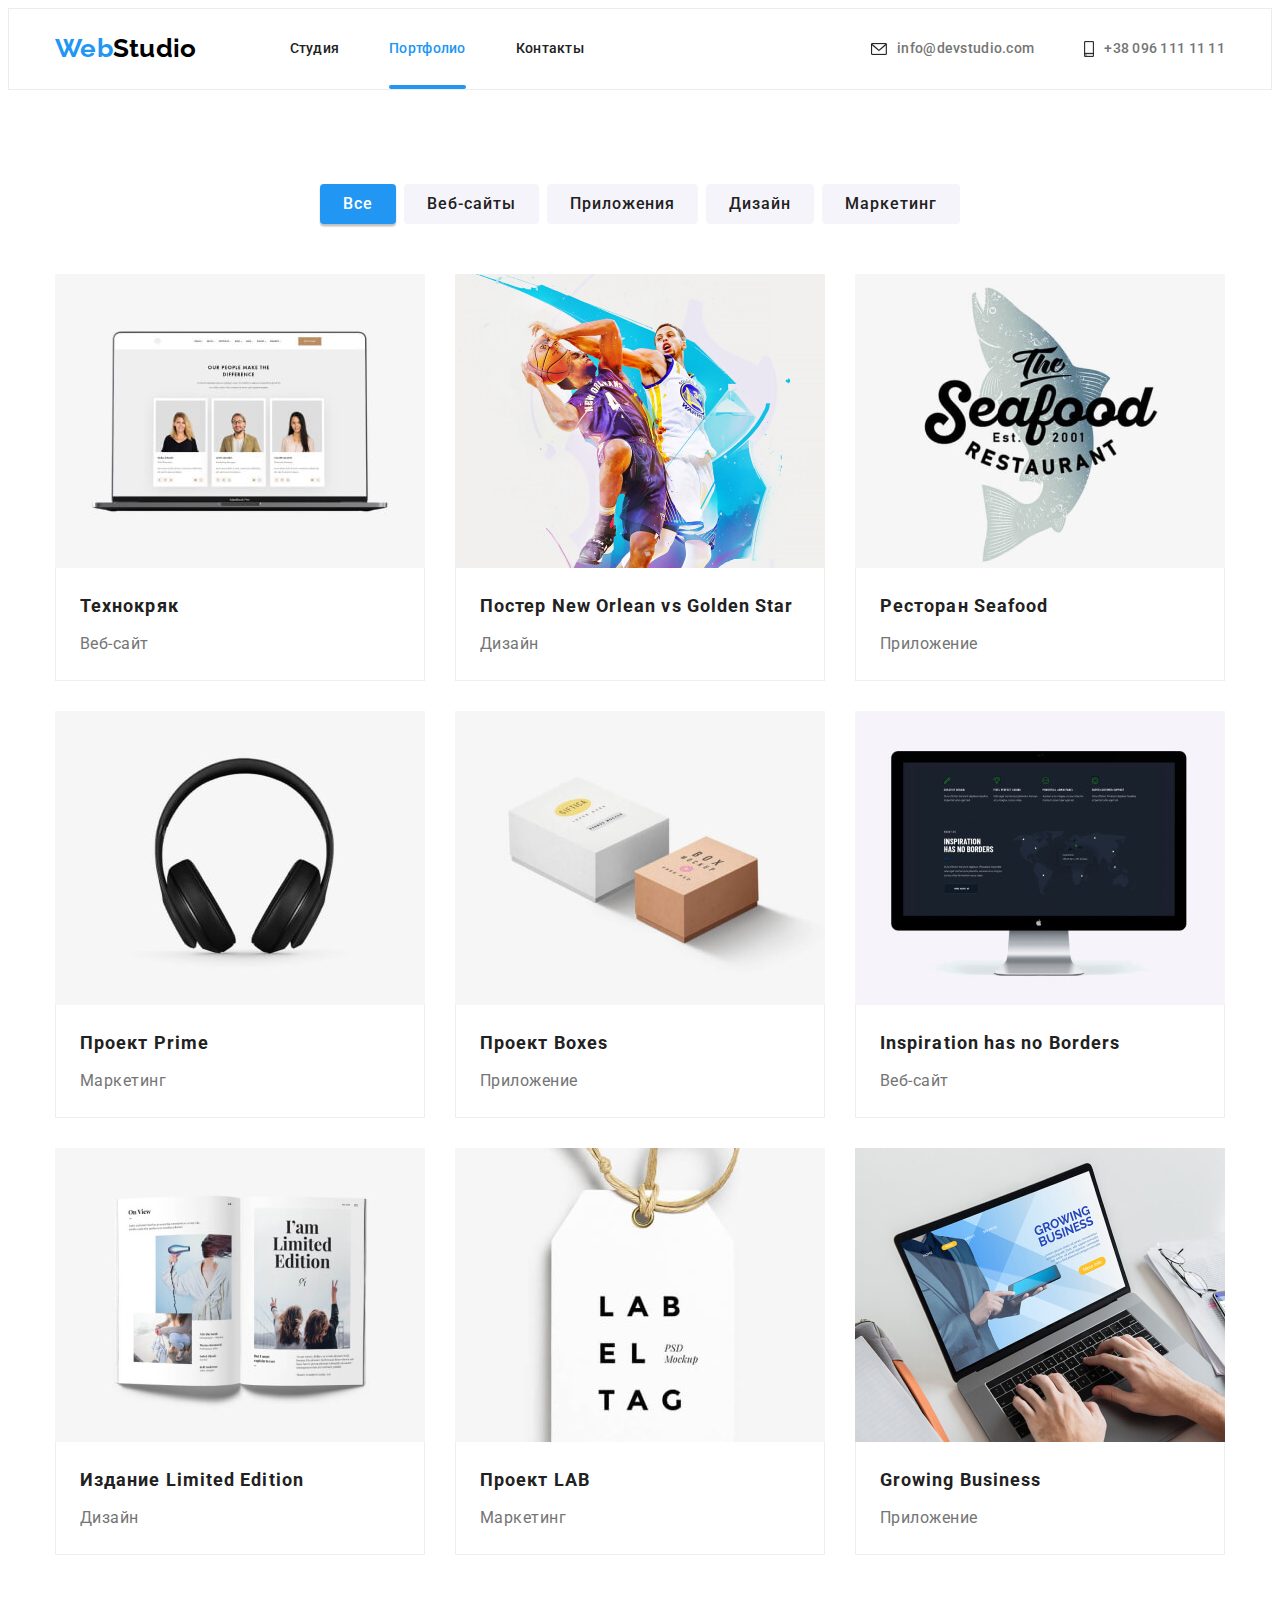
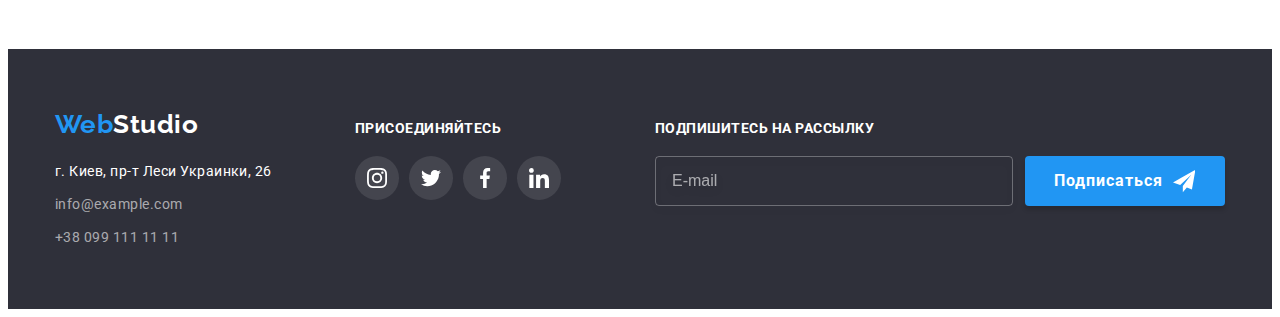
==== commit 76f396d1: "Mistakes corrected" ====
--- a/portfolio.html
+++ b/portfolio.html
@@ -25,11 +25,9 @@
       <div class="container main-nav">
         <nav class="main-nav">
           <!-- Лого сайта -->
-          <div class="full-logo-header">
-            <a href="./index.html" lang="en" class="logo-accent link"
-              >Web<span class="logo-header link">Studio</span></a
-            >
-          </div>
+          <a href="./index.html" lang="en" class="logo-accent link"
+            >Web<span class="logo-header link">Studio</span></a
+          >
 
           <!-- Навигация на другие страницы -->
           <ul class="site-nav list">
@@ -372,7 +370,7 @@
 
         <!-- Ссылки на соц. сети -->
         <div class="social-media-footer">
-          <h3 class="section-title-footer">присоединяйтесь</h3>
+          <p class="social-media-text">присоединяйтесь</p>
           <ul class="social-icons-footer list">
             <li class="social-icons-item">
               <a
@@ -432,7 +430,7 @@
         <!-- Подписаться на рассылку в футере -->
         <div class="subscription-footer">
           <form autocomplete="off" class="footer-form">
-            <h3 class="section-title-footer">Подпишитесь на рассылку</h3>
+            <p class="social-media-text">Подпишитесь на рассылку</p>
             <div>
               <label class="form-field">
                 <input
--- a/css/main.css
+++ b/css/main.css
@@ -104,12 +104,10 @@
    border: 1px solid var(--header-border);
 }
 
-.full-logo-header { 
+.logo-accent {
    padding-top: 24px;
    padding-bottom: 25px;
-}
-
-.logo-accent {
+
    font-family: var(--logo-font);
    font-size: 26px;
    font-weight: 700;
@@ -223,12 +221,6 @@
    border: 0;
 }
 
-.hero-button,
-.portfolio-button {
-   font-family: inherit;
-   cursor: pointer;
-}
-
 img {
    display: block;
    height: auto;
@@ -271,18 +263,21 @@
 
 .hero-indent { display: block; }
 
+.portfolio-button,
 .mail-submit-btn,
 .modal-submit-btn,
 .hero-button {
    min-width: 200px;
    padding: 10px 32px;
 
+   font-family: inherit;
    font-size: 16px;
    font-weight: 700;
    line-height: 2;
    letter-spacing: .06em;
    color: var(--body-hero-color);
    text-align: center;
+   cursor: pointer;
 
    background-color: var(--accent-color);
    border: 1px solid transparent;
@@ -300,6 +295,347 @@
    background-color: var(--btn-bcg-focus);
 }
 
+/* Преимущества работы со студией */
+.benefits { display: flex; }
+
+.benefits .item { width: 270px; }
+
+.benefits .item:not(:last-child) { margin-right: 30px; }
+
+.thumb-benefits { 
+   display: flex;
+   align-items: center;
+   justify-content: center;
+
+   height: 120px;
+   margin-bottom: 30px;
+
+   background-color: var(--bcg-team-color); 
+   border-radius: 4px;
+}
+
+.benefits-icons-svg { height: 70px; }
+
+.overlay-examples-text,
+.section-title-benefits {
+   font-size: 14px;
+   font-weight: 700;
+   line-height: 1.14;
+   color: var(--title-color);
+   text-transform: uppercase;
+}
+
+.section-title-benefits,
+.section-title-team {
+   margin-bottom: 10px;
+}
+
+.section-text-benefits {
+   font-size: 14px;
+   line-height: 1.7;   
+}
+
+/* Примеры работ */
+.examples { padding-top: 0; }
+
+.examples .list { display: flex; }
+
+.examples-element:not(:last-child) { margin-right: 30px; }
+
+.examples-element { position: relative; }
+
+.overlay-examples {
+   position: absolute;
+   bottom: 0;
+   left: 0;
+
+   display: flex;
+   align-items: center;
+   justify-content: center;
+   width: 100%;
+   height: 70px;
+
+   background-color: var(--overlay-examples-bcg);
+}
+
+.overlay-examples-text {
+   margin: 0;
+
+   color: var(--body-hero-color);
+}
+
+/* Команда - секция с именами, должностями и фото */
+.team { background-color: var(--bcg-team-color); }
+
+.team .list { display: flex; }
+
+.team-card { 
+   width: 270px;
+   margin-right: 0;
+
+   background: var(--body-hero-color);
+   border-radius: 0px 0px 4px 4px;
+   box-shadow: var(--team-box-shadow);
+}
+
+.team-card:not(:last-child) { margin-right: 30px; }
+
+.section-team-description { padding: 30px; }
+
+.section-title-team {
+   font-size: 16px;
+   font-weight: 500;
+   line-height: 1.2;
+   color: var(--title-color);
+   text-align: center;
+}
+
+.section-text-team {
+   margin-bottom: 16px;
+
+   font-size: 16px;
+   line-height: 1.2;
+   text-align: center;
+}
+
+/* Ссылки на соц. сети в команде */
+.social-icons-footer,
+.social-icons {
+   display: inline-flex;
+   padding-left: 0;
+
+   list-style: none; 
+}
+
+.social-icons-item:not(:last-child) { margin-right: 10px; }
+
+.social-icons-link {
+   display: flex;
+   align-items: center;
+   justify-content: center;
+   width: 44px;
+   height: 44px;
+
+   border-radius: 50%;
+   transition: fill var(--trans-duration) var(--trans-timing), background-color var(--trans-duration) var(--trans-timing);
+}
+
+.social-icons-svg {
+   width: 20px;
+   height: 20px;
+
+   fill: var(--social-icons-team);
+
+   transition: fill var(--trans-duration) var(--trans-timing);
+}
+
+.social-icons-link:hover .social-icons-svg, 
+.social-icons-link:focus .social-icons-svg { 
+   fill: var(--body-hero-color); 
+}
+
+.social-icons-link:hover,
+.social-icons-link:focus { 
+   background-color: var(--accent-color); 
+}
+
+/* Постоянные клиенты */
+.clients {
+   display: flex;
+   align-items: center;
+   justify-content: center;
+}
+
+.client-card:not(:last-child) { margin-right: 30px; }
+
+.client-card-link {
+   display: flex;
+   align-items: center;
+   justify-content: center;
+   height: 92px;
+   width: 170px;
+
+   border: 1px solid var(--main-text-color);
+   box-sizing: border-box;
+   border-radius: 4px;
+   transition: fill var(--trans-duration) var(--trans-timing), border-color var(--trans-duration) var(--trans-timing);
+}
+
+.client-icons-svg { 
+   width: 106px;
+   height: 45px;
+
+   fill: var(--social-icons-team);
+   transition: fill var(--trans-duration) var(--trans-timing);
+}
+
+.client-card-link:hover,
+.client-card-link:focus,
+.client-card-link:hover .client-icons-svg,
+.client-card-link:focus .client-icons-svg { 
+   fill: var(--accent-color); 
+   border-color: var(--accent-color);
+}
+
+/* 
+* Общие стили для футера (лого, ссылки с адресом и контактами)
+*/
+
+.footer-links {
+   padding: 60px 15px;
+   margin: 0 auto;
+
+   background-color: var(--bcg-footer-color);
+}
+
+.footer-links .container { 
+   display: flex;
+   width: 1200px;
+   align-items: baseline;
+   flex-wrap: nowrap;
+
+   font-family: var(--main-font); 
+}
+
+.social-media-footer { margin-right: 30px; }
+
+.address,
+.social-media-footer {
+   width: 270px;
+}
+
+.footer-links .address { 
+   margin-right: 30px; 
+}
+
+.full-logo-footer { 
+   margin-bottom: 20px;
+}
+
+.logo-footer {
+   font-family: var(--logo-font);
+   font-size: 26px;
+   font-weight: 700;
+   line-height: 1.2;
+}
+
+.map-link,
+.logo-footer {
+   color: var(--body-hero-color);
+
+   transition: color var(--trans-duration) var(--trans-timing);
+}
+
+.contacts-footer { margin-top: 9px; }
+
+.contacts-footer .link { 
+   color: var(--footer-contacts-color); 
+
+   transition: color var(--trans-duration) var(--trans-timing);
+}
+
+.map-link,
+.contacts-footer {
+   font-size: 14px;
+   font-style: normal;
+   line-height: 1.7;
+}
+
+.logo-footer:hover,
+.logo-footer:focus,
+.map-link:hover,
+.map-link:focus,
+.contacts-footer .link:hover,
+.contacts-footer .link:focus {
+   color: var(--accent-color);
+}
+
+/* Ссылки на соц. сети в футере */
+.social-media-text {
+   margin-bottom: 20px;
+
+   font-style: normal;
+   font-size: 14px;
+   font-weight: 700;
+   line-height: 1.17;
+   color: var(--body-hero-color);
+   text-transform: uppercase;
+}
+
+.social-icons-footer .social-icons-svg { fill: var(--body-hero-color); }
+
+.social-icons-footer .social-icons-link { 
+   background-color: var(--bcg-footer-icons); 
+   transition: background-color var(--trans-duration) var(--trans-timing);
+}
+
+.social-icons-link:hover,
+.social-icons-link:focus { 
+   background-color: var(--accent-color); 
+}
+
+/* Подписаться на рассылку в футере */
+.subscription-footer {
+   margin-left: auto;
+}
+
+.footer-form .form-field { margin-top: 0; }
+
+.footer-form div { 
+   display: flex;
+   align-items: center;
+}
+
+.footer-form .form-input {
+   width: 358px;
+   height: 50px;
+   padding: 15px 16px;
+
+   background: transparent;
+   border: 1px solid var(--border-footer-mail);
+   border-radius: 4px;
+   outline: none;
+   filter: var(--input-footer-mail);
+   transition: border var(--trans-duration) var(--trans-timing);
+}
+
+.footer-form .form-input,
+.footer-form .form-input::placeholder {
+   font-size: 16px;
+   line-height: 1.25;
+   color: var(--placeholder-footer);
+}
+
+.footer-form .form-input:focus {
+   border: 1px solid var(--accent-color);
+}
+
+.mail-submit-btn {
+   display: flex;
+   justify-content: center;
+   align-items: center;
+   width: 200px;
+   height: 50px;
+   padding-left: 28px;
+   padding-right: 29px;
+   margin-left: 12px;
+}
+
+.mail-submit-btn::after .footer-form-svg {
+   width: 24px;
+   height: 24px;
+
+   content: "";
+}
+
+.footer-form-svg {
+   width: 24px;
+   height: 24px;
+   margin-left: 10px;
+
+   fill: var(--body-hero-color);
+}
+
 /* Модальное окно */
 .backdrop {
    position: fixed;
@@ -319,7 +655,7 @@
 
    opacity: 0;
    visibility: hidden;
-   transition: opacity var(--trans-duration) var(--trans-timing);
+   transition: opacity var(--trans-duration) var(--trans-timing), visibility var(--trans-duration) var(--trans-timing);
 }
 
 .backdrop.is-hidden .modal {
@@ -338,10 +674,11 @@
    max-width: 528px;
    min-height: 581px;
 
+   text-align: center;
+
    background-color: var(--body-hero-color);
    box-shadow: var(--modal-window-shadow);
    border-radius: 4px;
-   
    opacity: 1;
    transform: translate(-50%, -50%) scale(1);
    transition: transform var(--trans-duration) var(--trans-timing), opacity var(--trans-duration) var(--trans-timing);
@@ -357,6 +694,8 @@
    width: 30px;
    height: 30px;
    padding: 6px;
+
+   cursor: pointer;
 
    background-color: var(--body-hero-color);
    border: 1px solid var(--modal-close-btn);
@@ -404,7 +743,6 @@
    padding: 11px 12px 11px 39px;
 }
 
-
 .form-field input:focus:invalid + .modal-form-svg,
 .form-field input:focus:invalid {
    color: red;
@@ -428,10 +766,10 @@
    outline: none;
 }
 
-.form-field input:focus + .modal-form-svg { fill: var(--accent-color); }
-
 .modal-wrapper {
    position: relative;
+
+   display: block;
 
    padding-top: 4px;
 }
@@ -442,7 +780,10 @@
    left: 12px;
 
    fill: var(--title-color);
-}
+   transition: fill var(--trans-duration) var(--trans-timing);
+}
+
+.form-field input:focus + .modal-form-svg { fill: var(--accent-color); }
 
 .comment {
    display: inline-block;
@@ -453,6 +794,7 @@
 .form-field textarea {
    height: 120px;
    padding: 12px 16px;
+   margin-bottom: 20px;
 
    resize: none;
 }
@@ -468,9 +810,6 @@
    display: inline-block;
    justify-content: center;
 
-   margin-top: 20px;
-   margin-bottom: 30px;
-
    font-size: 14px;
    line-height: 1.7;
    text-align: center;
@@ -486,14 +825,15 @@
    width: 16px;
    height: 15px;
    margin-right: 5px;
+
+   cursor: pointer;
 
    border: 2px solid var(--title-color);
    border-radius: 2px;
    content: "";
    transform: translateY(15%);
-}
-
-/* фокус на чекбокс не работает, пробовала через .checkbox-label::before:focus, */
+   transition: border var(--trans-duration) var(--trans-timing);
+}
 
 .checkbox:checked + .checkbox-label::before {
    background-color: var(--accent-color);
@@ -503,393 +843,16 @@
    background-repeat: no-repeat;
    background-origin: border-box;
    border-color: var(--accent-color);
-}
-
-
-/* Другая попытка была через inline svg
-.checkbox {
-   display: flex;
-   align-items: center;
-   margin-top: 20px;
-   margin-bottom: 30px;
-
-   position: absolute;
-   width: 1px;
-   height: 1px;
-   margin: -1px;
-   border: 0;
-   padding: 0;
-
-   white-space: nowrap;
-   clip-path: inset(100%);
-   clip: rect(0 0 0 0);
-   overflow: hidden;
-}
-
-.icon {
-   position: relative;
-   padding-right: 7px;
-   top: 0;
-   left: 0;
-}
-
-.checkbox:checked + .icon {
-   background-color: var(--accent-color);
-   fill: var(--body-hero-color);
-   border-color: var(--accent-color);
-   background-image: url("../images/icons.svg#icon-check");
-   background-size: contain;
-   background-origin: border-box;
-}
-*/
-
-
-
-/* Преимущества работы со студией */
-.benefits { display: flex; }
-
-.benefits .item { width: 270px; }
-
-.benefits .item:not(:last-child) { margin-right: 30px; }
-
-.thumb-benefits { 
-   display: flex;
-   align-items: center;
-   justify-content: center;
-
-   height: 120px;
-   margin-bottom: 30px;
-
-   background-color: var(--bcg-team-color); 
-   border-radius: 4px;
-}
-
-.benefits-icons-svg { height: 70px; }
-
-.overlay-examples-text,
-.section-title-benefits {
-   font-size: 14px;
-   font-weight: 700;
-   line-height: 1.14;
-   color: var(--title-color);
-   text-transform: uppercase;
-}
-
-.section-title-benefits,
-.section-title-team {
-   margin-bottom: 10px;
-}
-
-.section-text-benefits {
-   font-size: 14px;
-   line-height: 1.7;   
-}
-
-/* Примеры работ */
-.examples { padding-top: 0; }
-
-.examples .list { display: flex; }
-
-.examples-element:not(:last-child) { margin-right: 30px; }
-
-.examples-element { position: relative; }
-
-.overlay-examples {
-   position: absolute;
-   bottom: 0;
-   left: 0;
-
-   width: 100%;
-   padding-top: 27px;
-   padding-bottom: 27px;
-
-   text-align: center;
-
-   background-color: var(--overlay-examples-bcg);
-}
-
-.overlay-examples-text {
-   margin: 0;
-
-   color: var(--body-hero-color);
-}
-
-/* Команда - секция с именами, должностями и фото */
-.team { background-color: var(--bcg-team-color); }
-
-.team .list { display: flex; }
-
-.team-card { 
-   width: 270px;
-   margin-right: 0;
-
-   background: var(--body-hero-color);
-   border-radius: 0px 0px 4px 4px;
-   box-shadow: var(--team-box-shadow);
-}
-
-.team-card:not(:last-child) { margin-right: 30px; }
-
-.section-team-description { padding: 30px; }
-
-.section-title-team {
-   font-size: 16px;
-   font-weight: 500;
-   line-height: 1.2;
-   color: var(--title-color);
-   text-align: center;
-}
-
-.section-text-team {
-   margin-bottom: 16px;
-
-   font-size: 16px;
-   line-height: 1.2;
-   text-align: center;
-}
-
-/* Ссылки на соц. сети в команде */
-.social-icons-footer,
-.social-icons {
-   display: inline-flex;
-   padding-left: 0;
-
-   list-style: none; 
-}
-
-.social-icons-item:not(:last-child) { margin-right: 10px; }
-
-.social-icons-link {
-   display: flex;
-   align-items: center;
-   justify-content: center;
-   width: 44px;
-   height: 44px;
-
-   border-radius: 50%;
-   transition: fill var(--trans-duration) var(--trans-timing), background-color var(--trans-duration) var(--trans-timing);
-}
-
-.social-icons-svg {
-   width: 20px;
-   height: 20px;
-
-   fill: var(--social-icons-team);
-
-   transition: fill var(--trans-duration) var(--trans-timing);
-}
-
-.social-icons-link:hover .social-icons-svg, 
-.social-icons-link:focus .social-icons-svg { 
-   fill: var(--body-hero-color); 
-}
-
-.social-icons-link:hover,
-.social-icons-link:focus { 
-   background-color: var(--accent-color); 
-}
-
-/* Постоянные клиенты */
-.clients {
-   display: flex;
-   align-items: center;
-   justify-content: center;
-}
-
-.client-card {
-   width: 170px;
-
-   border: 1px solid var(--main-text-color);
-   border-radius: 4px;
-   box-sizing: border-box;
-   transition: border-color var(--trans-duration) var(--trans-timing);
-}
-
-.client-card:not(:last-child) { margin-right: 30px; }
-
-.client-card:hover,
-.client-card:focus { 
-   border-color: var(--accent-color); 
-}
-
-.client-card-link {
-   display: flex;
-   padding: 25px 32px;
-
-   transition: fill var(--trans-duration) var(--trans-timing);
-}
-
-.client-icons-svg { 
-   width: 106px;
-   height: 45px;
-
-   fill: var(--social-icons-team);
-   transition: fill var(--trans-duration) var(--trans-timing);
-}
-
-.client-card-link:hover .client-icons-svg,
-.client-card-link:focus .client-icons-svg { 
-   fill: var(--accent-color); 
-}
-
-/* 
-* Общие стили для футера (лого, ссылки с адресом и контактами)
-*/
-
-.footer-links {
-   padding: 60px 15px;
-   margin: 0 auto;
-
-   background-color: var(--bcg-footer-color);
-}
-
-.footer-links .container { 
-   display: flex;
-   width: 1200px;
-   align-items: baseline;
-   flex-wrap: nowrap;
-
-   font-family: var(--main-font); 
-}
-
-.social-media-footer { margin-right: 30px; }
-
-.address,
-.social-media-footer {
-   width: 270px;
-}
-
-.footer-links .address { 
-   margin-right: 30px; 
-}
-
-.full-logo-footer { 
-   margin-bottom: 20px;
-}
-
-.logo-footer {
-   font-family: var(--logo-font);
-   font-size: 26px;
-   font-weight: 700;
-   line-height: 1.2;
-}
-
-.map-link,
-.logo-footer {
-   color: var(--body-hero-color);
-
-   transition: color var(--trans-duration) var(--trans-timing);
-}
-
-.contacts-footer { margin-top: 9px; }
-
-.contacts-footer .link { 
-   color: var(--footer-contacts-color); 
-
-   transition: color var(--trans-duration) var(--trans-timing);
-}
-
-.map-link,
-.contacts-footer {
-   font-size: 14px;
-   font-style: normal;
-   line-height: 1.7;
-}
-
-.logo-footer:hover,
-.logo-footer:focus,
-.map-link:hover,
-.map-link:focus,
-.contacts-footer .link:hover,
-.contacts-footer .link:focus {
-   color: var(--accent-color);
-}
-
-/* Ссылки на соц. сети в футере */
-.section-title-footer {
-   margin-bottom: 20px;
-
-   font-style: normal;
-   font-size: 14px;
-   font-weight: 700;
-   line-height: 1.17;
-   color: var(--body-hero-color);
-   text-transform: uppercase;
-}
-
-.social-icons-footer .social-icons-svg { fill: var(--body-hero-color); }
-
-.social-icons-footer .social-icons-link { 
-   background-color: var(--bcg-footer-icons); 
-   transition: background-color var(--trans-duration) var(--trans-timing);
-}
-
-.social-icons-link:hover,
-.social-icons-link:focus { 
-   background-color: var(--accent-color); 
-}
-
-/* Подписаться на рассылку в футере */
-.subscription-footer {
-   margin-left: auto;
-}
-
-.footer-form .form-field { margin-top: 0; }
-
-.footer-form div { 
-   display: flex;
-   align-items: center;
-}
-
-.footer-form input {
-   width: 358px;
-   height: 50px;
-   padding: 15px 16px;
-
-   background: transparent;
-   border: 1px solid var(--border-footer-mail);
-   border-radius: 4px;
+   transition: background-color var(--trans-duration) var(--trans-timing), background-image var(--trans-duration) var(--trans-timing), box-shadow var(--trans-duration) var(--trans-timing), border var(--trans-duration) var(--trans-timing);
+}
+
+.checkbox:checked:focus + .checkbox-label::before {
+   border: 2px solid var(--btn-bcg-focus);
    outline: none;
-   filter: var(--input-footer-mail);
-   transition: border var(--trans-duration) var(--trans-timing);
-}
-
-.footer-form input,
-.footer-form input::placeholder {
-   font-size: 16px;
-   line-height: 1.25;
-   color: var(--placeholder-footer);
-}
-
-.footer-form input:focus {
-   border: 1px solid var(--accent-color);
-}
-
-.mail-submit-btn {
-   display: flex;
-   justify-content: center;
-   align-items: center;
-   width: 200px;
-   height: 50px;
-   padding-left: 28px;
-   padding-right: 29px;
-   margin-left: 12px;
-}
-
-.mail-submit-btn::after .footer-form-svg {
-   width: 24px;
-   height: 24px;
-
-   content: "";
-}
-
-.footer-form-svg {
-   width: 24px;
-   height: 24px;
-   margin-left: 10px;
-
-   fill: var(--body-hero-color);
-}
+   box-shadow: var(--portfolio-btn-shadow);
+}
+
+.modal-submit-btn { margin-top: 30px; }
 
 /* 
 * Основной контент страницы "Портфолио" (фильтр из кнопок и примеры проектов)
@@ -919,6 +882,7 @@
    background-color: var(--bcg-team-color);
    border: 1px solid transparent;
    border-radius: 4px;
+   box-shadow: none;
    transition: color var(--trans-duration) var(--trans-timing), background-color var(--trans-duration) var(--trans-timing), box-shadow var(--trans-duration) var(--trans-timing);
 }
 
